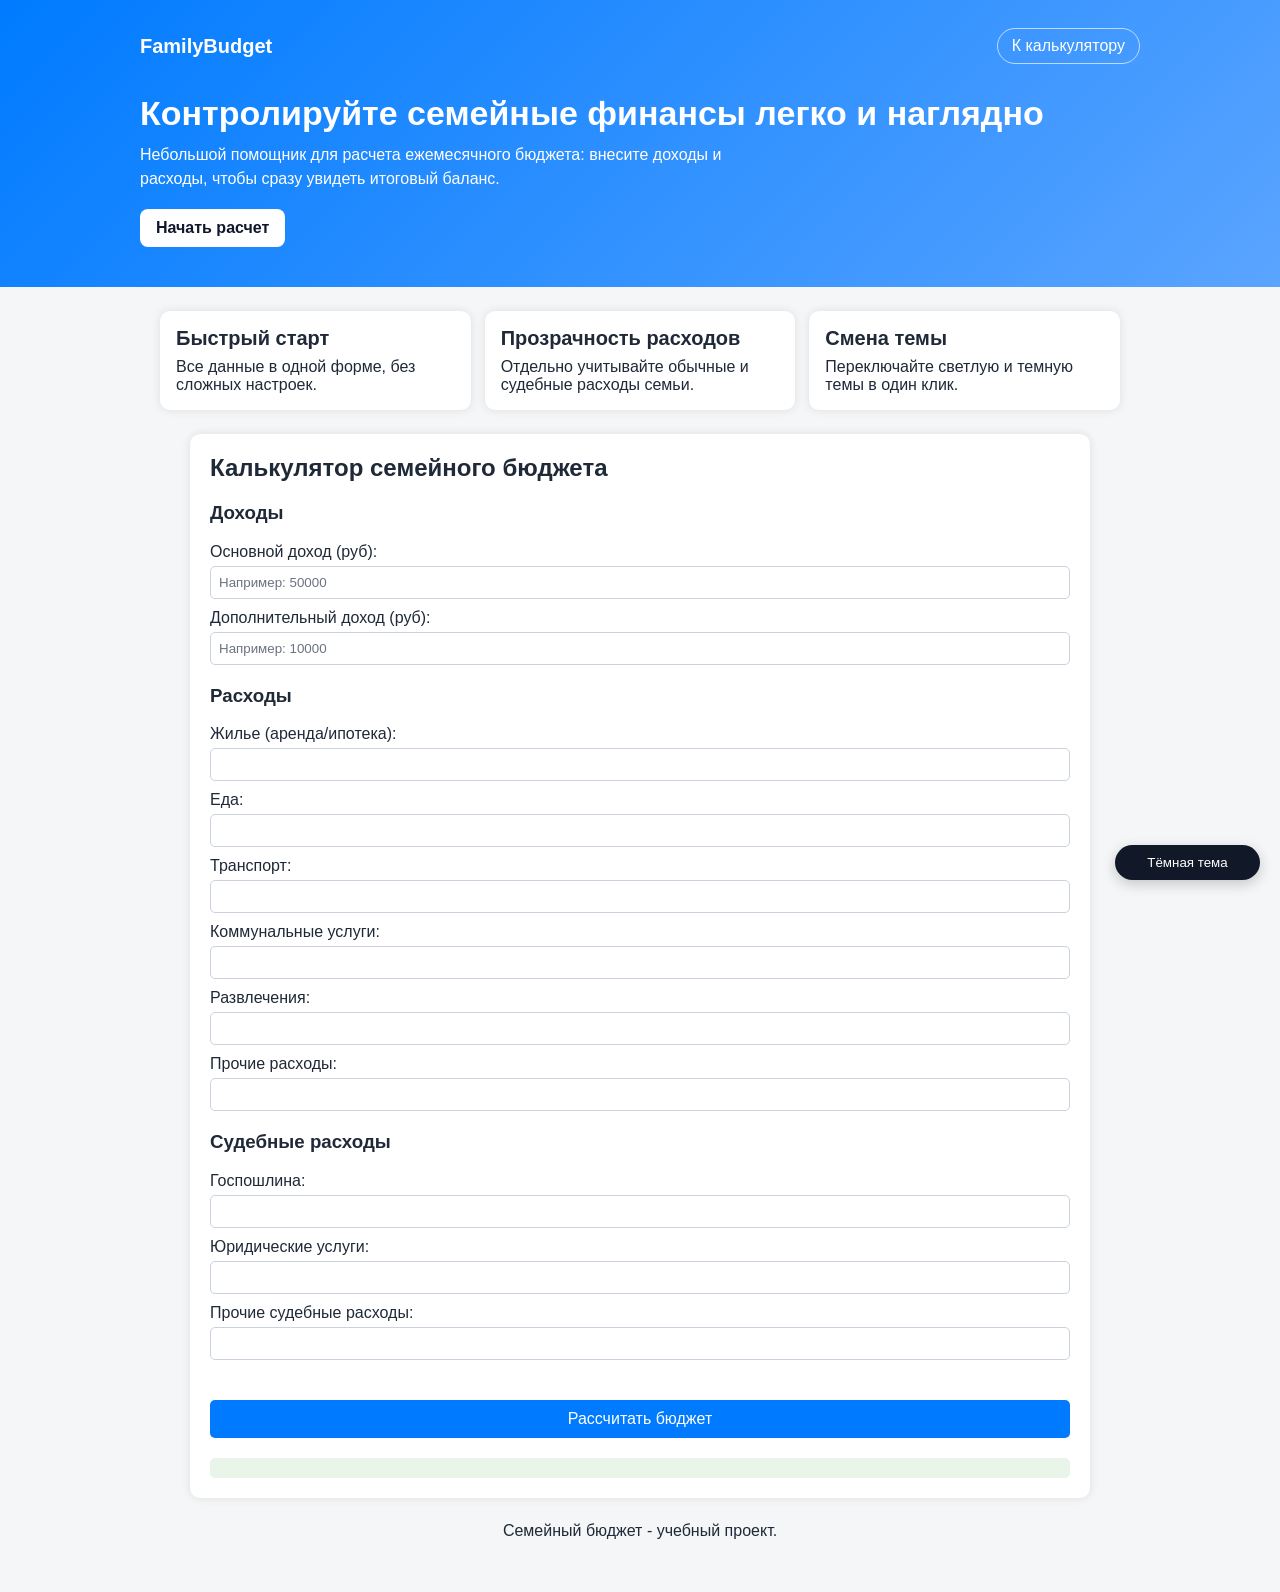
==== index.html @ bf33c4d8 "Add files via upload" ====
<!DOCTYPE html>
<html lang="ru">
<head>
    <meta charset="UTF-8">
    <meta name="viewport" content="width=device-width, initial-scale=1.0">
    <meta name="description" content="Удобный сайт для ведения семейного бюджета: доходы, расходы и финансовый баланс за месяц.">
    <title>Семейный бюджет</title>
    <link rel="stylesheet" href="styles/main.css">
</head>
<body>
    <!-- Шапка лендинга -->
    <header class="hero">
        <nav class="top-nav">
            <span class="logo">FamilyBudget</span>
            <a class="nav-link" href="#calculator">К калькулятору</a>
        </nav>

        <div class="hero-content">
            <h1>Контролируйте семейные финансы легко и наглядно</h1>
            <p>
                Небольшой помощник для расчета ежемесячного бюджета:
                внесите доходы и расходы, чтобы сразу увидеть итоговый баланс.
            </p>
            <a class="hero-cta" href="#calculator">Начать расчет</a>
        </div>
    </header>

    <!-- Блок преимуществ -->
    <section class="features" aria-label="Преимущества сервиса">
        <article class="feature-card">
            <h2>Быстрый старт</h2>
            <p>Все данные в одной форме, без сложных настроек.</p>
        </article>
        <article class="feature-card">
            <h2>Прозрачность расходов</h2>
            <p>Отдельно учитывайте обычные и судебные расходы семьи.</p>
        </article>
        <article class="feature-card">
            <h2>Смена темы</h2>
            <p>Переключайте светлую и темную темы в один клик.</p>
        </article>
    </section>

    <!-- Основной функционал: калькулятор бюджета -->
    <main id="calculator" class="container">
        <h2 class="calculator-title">Калькулятор семейного бюджета</h2>

        <!-- ДОХОДЫ -->
        <section class="section">
            <h3>Доходы</h3>
            <label>Основной доход (руб):
                <input type="number" id="incomeMain" placeholder="Например: 50000">
            </label>

            <label>Дополнительный доход (руб):
                <input type="number" id="incomeExtra" placeholder="Например: 10000">
            </label>
        </section>

        <!-- РАСХОДЫ -->
        <section class="section">
            <h3>Расходы</h3>

            <label>Жилье (аренда/ипотека):
                <input type="number" id="expenseHousing">
            </label>

            <label>Еда:
                <input type="number" id="expenseFood">
            </label>

            <label>Транспорт:
                <input type="number" id="expenseTransport">
            </label>

            <label>Коммунальные услуги:
                <input type="number" id="expenseUtilities">
            </label>

            <label>Развлечения:
                <input type="number" id="expenseFun">
            </label>

            <label>Прочие расходы:
                <input type="number" id="expenseOther">
            </label>
        </section>

        <!-- СУДЕБНЫЕ РАСХОДЫ -->
        <section class="section">
            <h3>Судебные расходы</h3>

            <label>Госпошлина:
                <input type="number" id="courtFee">
            </label>

            <label>Юридические услуги:
                <input type="number" id="lawyerFee">
            </label>

            <label>Прочие судебные расходы:
                <input type="number" id="courtOther">
            </label>
        </section>

        <!-- КНОПКА РАСЧЕТА -->
        <button class="calculate-btn" id="calculateBtn" type="button">Рассчитать бюджет</button>

        <!-- РЕЗУЛЬТАТ -->
        <div id="result" class="result"></div>
    </main>

    <!-- Подвал -->
    <footer class="footer">
        <p>Семейный бюджет - учебный проект.</p>
    </footer>

    <!-- КНОПКА ПЕРЕКЛЮЧЕНИЯ ТЕМЫ (правый нижний угол) -->
    <button id="themeToggle" class="theme-toggle" type="button">Тёмная тема</button>

    <script src="scripts/main.js"></script>
</body>
</html>
---- styles/main.css ----
:root {
    --bg-color: #f4f6f8;
    --text-color: #1f2937;
    --container-bg: #ffffff;
    --container-shadow: 0 0 10px rgba(0, 0, 0, 0.1);
    --input-bg: #ffffff;
    --input-border: #c9d2dd;
    --input-placeholder: #6b7280;
    --input-focus-border: #007bff;
    --input-focus-shadow: 0 0 0 3px rgba(0, 123, 255, 0.2);
    --result-bg: #e9f5e9;
    --result-negative-bg: #ffe5e5;
    --toggle-bg: #111827;
    --toggle-hover-bg: #000000;
    --toggle-text: #ffffff;
    --toggle-shadow: 0 4px 14px rgba(0, 0, 0, 0.2);
}

body.dark-theme {
    --bg-color: #111827;
    --text-color: #e5e7eb;
    --container-bg: #1f2937;
    --container-shadow: 0 10px 28px rgba(0, 0, 0, 0.55);
    --input-bg: #0f172a;
    --input-border: #93c5fd;
    --input-placeholder: #cbd5e1;
    --input-focus-border: #60a5fa;
    --input-focus-shadow: 0 0 0 3px rgba(96, 165, 250, 0.32);
    --result-bg: #1f4f3a;
    --result-negative-bg: #5d2a2a;
    --toggle-bg: #f9fafb;
    --toggle-hover-bg: #d1d5db;
    --toggle-text: #111827;
    --toggle-shadow: 0 10px 24px rgba(0, 0, 0, 0.5);
}

* {
    box-sizing: border-box;
}

body {
    margin: 0;
    font-family: Arial, sans-serif;
    background: var(--bg-color);
    color: var(--text-color);
    transition: background 0.45s ease, color 0.45s ease;
}

.hero {
    padding: 28px 20px 40px;
    background: linear-gradient(135deg, #007bff, #5aa4ff);
    color: #ffffff;
}

.top-nav {
    max-width: 1000px;
    margin: 0 auto 30px;
    display: flex;
    justify-content: space-between;
    align-items: center;
}

.logo {
    font-size: 20px;
    font-weight: 700;
}

.nav-link {
    color: #ffffff;
    text-decoration: none;
    border: 1px solid rgba(255, 255, 255, 0.65);
    border-radius: 999px;
    padding: 8px 14px;
}

.hero-content {
    max-width: 1000px;
    margin: 0 auto;
}

.hero-content h1 {
    margin: 0 0 10px;
    font-size: 34px;
}

.hero-content p {
    max-width: 620px;
    margin: 0 0 18px;
    line-height: 1.5;
}

.hero-cta {
    display: inline-block;
    text-decoration: none;
    color: #0f172a;
    background: #ffffff;
    padding: 10px 16px;
    border-radius: 8px;
    font-weight: 700;
}

.features {
    max-width: 1000px;
    margin: 24px auto;
    padding: 0 20px;
    display: grid;
    grid-template-columns: repeat(auto-fit, minmax(220px, 1fr));
    gap: 14px;
}

.feature-card {
    background: var(--container-bg);
    border-radius: 10px;
    padding: 16px;
    box-shadow: var(--container-shadow);
    transition: background 0.45s ease, box-shadow 0.55s ease;
}

.feature-card h2 {
    margin: 0 0 8px;
    font-size: 20px;
}

.feature-card p {
    margin: 0;
}

.container {
    max-width: 900px;
    margin: 0 auto 24px;
    background: var(--container-bg);
    padding: 20px;
    border-radius: 10px;
    box-shadow: var(--container-shadow);
    transition: background 0.45s ease, box-shadow 0.55s ease;
}

.calculator-title {
    margin-top: 0;
}

.section {
    margin-bottom: 20px;
}

label {
    display: block;
    margin-top: 10px;
}

input {
    width: 100%;
    padding: 8px;
    margin-top: 5px;
    background: var(--input-bg);
    color: var(--text-color);
    border: 1px solid var(--input-border);
    border-radius: 5px;
    transition: background 0.3s ease, color 0.3s ease, border-color 0.3s ease, box-shadow 0.3s ease;
}

input::placeholder {
    color: var(--input-placeholder);
    opacity: 1;
}

input:focus {
    outline: none;
    border-color: var(--input-focus-border);
    box-shadow: var(--input-focus-shadow);
}

.calculate-btn {
    margin-top: 20px;
    width: 100%;
    padding: 10px;
    background: #007bff;
    color: #ffffff;
    border: none;
    font-size: 16px;
    cursor: pointer;
    border-radius: 5px;
}

.calculate-btn:hover {
    background: #0056b3;
}

.result {
    margin-top: 20px;
    font-size: 18px;
    padding: 10px;
    background: var(--result-bg);
    border-radius: 5px;
    transition: background 0.25s ease;
}

.negative {
    background: var(--result-negative-bg);
}

.footer {
    text-align: center;
    padding: 0 20px 36px;
}

.theme-toggle {
    position: fixed;
    right: 20px;
    bottom: 20px;
    width: auto;
    min-width: 145px;
    margin-top: 0;
    padding: 10px 14px;
    border-radius: 999px;
    background: var(--toggle-bg);
    color: var(--toggle-text);
    box-shadow: var(--toggle-shadow);
    z-index: 1000;
    border: none;
    cursor: pointer;
    transition: background 0.3s ease, color 0.3s ease, box-shadow 0.5s ease, transform 0.1s ease;
}

.theme-toggle:hover {
    background: var(--toggle-hover-bg);
}

.theme-toggle:active {
    transform: translateY(1px);
}

@media (max-width: 768px) {
    .hero-content h1 {
        font-size: 28px;
    }
}
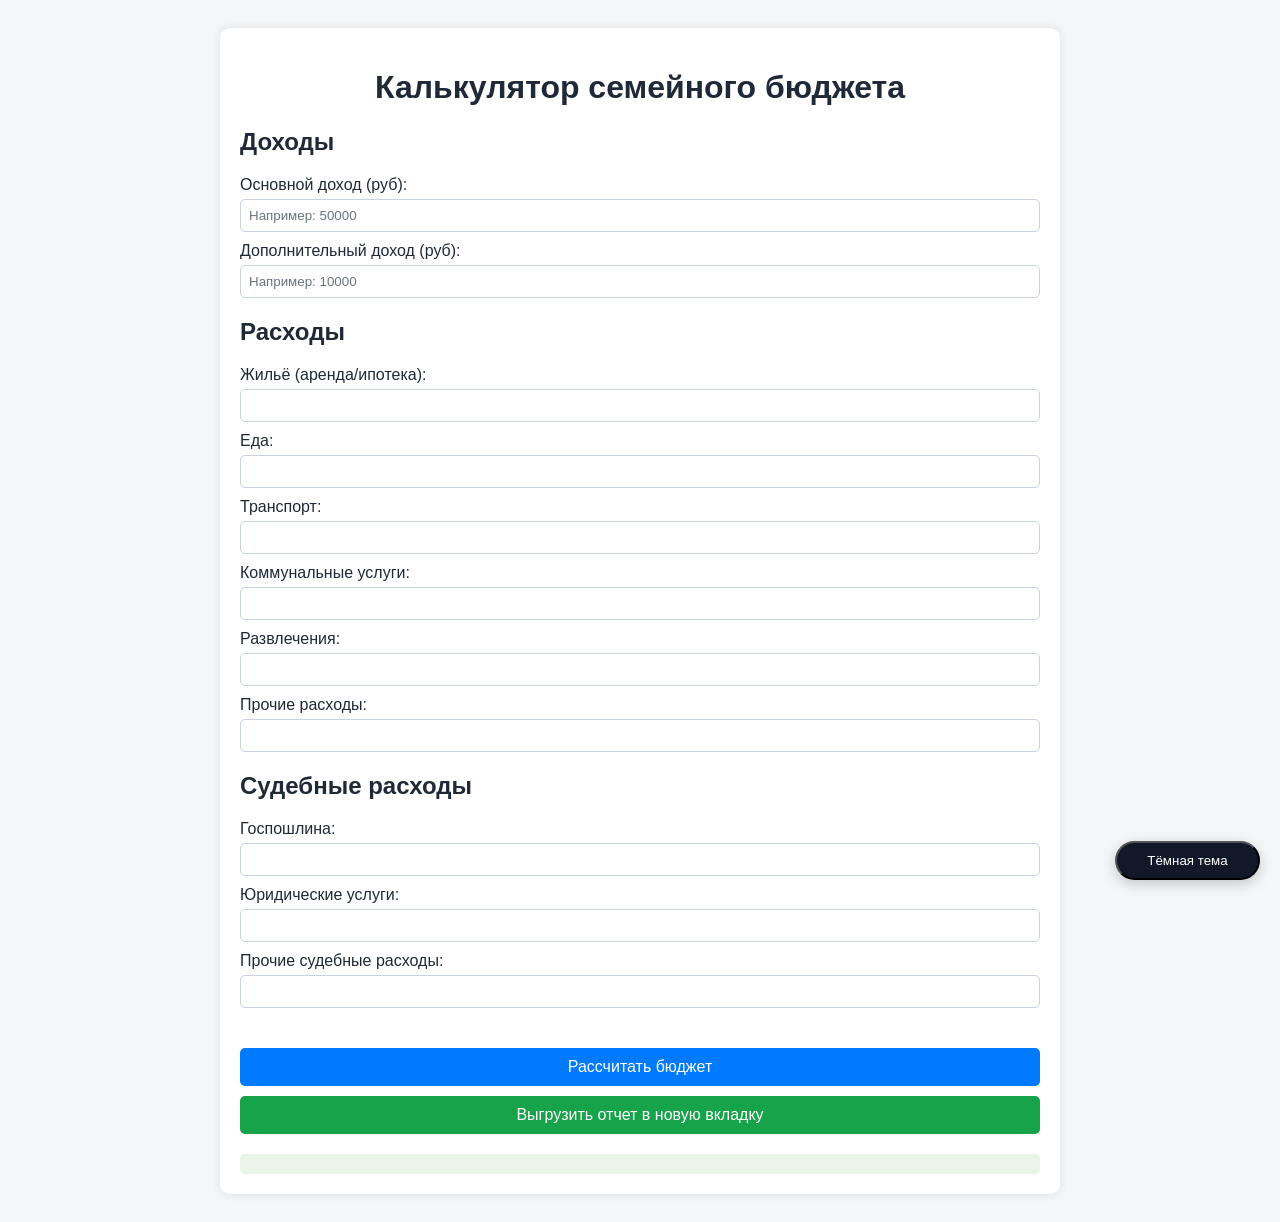
==== commit 34f7c6c4: "Update index.html добавилась выгрузка результата расчета в новую вкладку" ====
--- a/index.html
+++ b/index.html
@@ -2,122 +2,415 @@
 <html lang="ru">
 <head>
     <meta charset="UTF-8">
-    <meta name="viewport" content="width=device-width, initial-scale=1.0">
-    <meta name="description" content="Удобный сайт для ведения семейного бюджета: доходы, расходы и финансовый баланс за месяц.">
-    <title>Семейный бюджет</title>
-    <link rel="stylesheet" href="styles/main.css">
+    <title>Калькулятор семейного бюджета</title>
+    <style>
+        :root {
+            --bg-color: #f4f6f8;
+            --text-color: #1f2937;
+            --container-bg: #ffffff;
+            --container-shadow: 0 0 10px rgba(0, 0, 0, 0.1);
+            --input-bg: #ffffff;
+            --input-border: #c9d2dd;
+            --input-placeholder: #6b7280;
+            --input-focus-border: #007bff;
+            --input-focus-shadow: 0 0 0 3px rgba(0, 123, 255, 0.2);
+            --result-bg: #e9f5e9;
+            --result-negative-bg: #ffe5e5;
+            --toggle-bg: #111827;
+            --toggle-hover-bg: #000000;
+            --toggle-text: #ffffff;
+            --toggle-shadow: 0 4px 14px rgba(0, 0, 0, 0.2);
+        }
+
+        body.dark-theme {
+            --bg-color: #111827;
+            --text-color: #e5e7eb;
+            --container-bg: #1f2937;
+            --container-shadow: 0 10px 28px rgba(0, 0, 0, 0.55);
+            --input-bg: #0f172a;
+            --input-border: #93c5fd;
+            --input-placeholder: #cbd5e1;
+            --input-focus-border: #60a5fa;
+            --input-focus-shadow: 0 0 0 3px rgba(96, 165, 250, 0.32);
+            --result-bg: #1f4f3a;
+            --result-negative-bg: #5d2a2a;
+            --toggle-bg: #f9fafb;
+            --toggle-hover-bg: #d1d5db;
+            --toggle-text: #111827;
+            --toggle-shadow: 0 10px 24px rgba(0, 0, 0, 0.5);
+        }
+
+        body {
+            font-family: Arial, sans-serif;
+            background: var(--bg-color);
+            color: var(--text-color);
+            padding: 20px;
+            transition: background 0.45s ease, color 0.45s ease;
+        }
+
+        .container {
+            max-width: 800px;
+            margin: auto;
+            background: var(--container-bg);
+            padding: 20px;
+            border-radius: 10px;
+            box-shadow: var(--container-shadow);
+            transition: background 0.45s ease, box-shadow 0.55s ease;
+        }
+
+        h1 {
+            text-align: center;
+        }
+
+        .section {
+            margin-bottom: 20px;
+        }
+
+        label {
+            display: block;
+            margin-top: 10px;
+        }
+
+        input {
+            width: 100%;
+            padding: 8px;
+            margin-top: 5px;
+            background: var(--input-bg);
+            color: var(--text-color);
+            border: 1px solid var(--input-border);
+            border-radius: 5px;
+            box-sizing: border-box;
+            transition: background 0.3s ease, color 0.3s ease, border-color 0.3s ease, box-shadow 0.3s ease;
+        }
+
+        input::placeholder {
+            color: var(--input-placeholder);
+            opacity: 1;
+        }
+
+        input:focus {
+            outline: none;
+            border-color: var(--input-focus-border);
+            box-shadow: var(--input-focus-shadow);
+        }
+
+        .calculate-btn {
+            margin-top: 20px;
+            width: 100%;
+            padding: 10px;
+            background: #007BFF;
+            color: white;
+            border: none;
+            font-size: 16px;
+            cursor: pointer;
+            border-radius: 5px;
+        }
+
+        .calculate-btn:hover {
+            background: #0056b3;
+        }
+
+        .export-btn {
+            margin-top: 10px;
+            width: 100%;
+            padding: 10px;
+            background: #16a34a;
+            color: white;
+            border: none;
+            font-size: 16px;
+            cursor: pointer;
+            border-radius: 5px;
+        }
+
+        .export-btn:hover {
+            background: #15803d;
+        }
+
+        .result {
+            margin-top: 20px;
+            font-size: 18px;
+            padding: 10px;
+            background: var(--result-bg);
+            border-radius: 5px;
+            transition: background 0.25s ease;
+        }
+
+        .negative {
+            background: var(--result-negative-bg);
+        }
+
+        .theme-toggle {
+            position: fixed;
+            right: 20px;
+            bottom: 20px;
+            width: auto;
+            min-width: 145px;
+            margin-top: 0;
+            padding: 10px 14px;
+            border-radius: 999px;
+            background: var(--toggle-bg);
+            color: var(--toggle-text);
+            box-shadow: var(--toggle-shadow);
+            z-index: 1000;
+            transition: background 0.3s ease, color 0.3s ease, box-shadow 0.5s ease, transform 0.1s ease;
+        }
+
+        .theme-toggle:hover {
+            background: var(--toggle-hover-bg);
+        }
+
+        .theme-toggle:active {
+            transform: translateY(1px);
+        }
+    </style>
 </head>
 <body>
-    <!-- Шапка лендинга -->
-    <header class="hero">
-        <nav class="top-nav">
-            <span class="logo">FamilyBudget</span>
-            <a class="nav-link" href="#calculator">К калькулятору</a>
-        </nav>
-
-        <div class="hero-content">
-            <h1>Контролируйте семейные финансы легко и наглядно</h1>
-            <p>
-                Небольшой помощник для расчета ежемесячного бюджета:
-                внесите доходы и расходы, чтобы сразу увидеть итоговый баланс.
-            </p>
-            <a class="hero-cta" href="#calculator">Начать расчет</a>
-        </div>
-    </header>
-
-    <!-- Блок преимуществ -->
-    <section class="features" aria-label="Преимущества сервиса">
-        <article class="feature-card">
-            <h2>Быстрый старт</h2>
-            <p>Все данные в одной форме, без сложных настроек.</p>
-        </article>
-        <article class="feature-card">
-            <h2>Прозрачность расходов</h2>
-            <p>Отдельно учитывайте обычные и судебные расходы семьи.</p>
-        </article>
-        <article class="feature-card">
-            <h2>Смена темы</h2>
-            <p>Переключайте светлую и темную темы в один клик.</p>
-        </article>
-    </section>
-
-    <!-- Основной функционал: калькулятор бюджета -->
-    <main id="calculator" class="container">
-        <h2 class="calculator-title">Калькулятор семейного бюджета</h2>
-
-        <!-- ДОХОДЫ -->
-        <section class="section">
-            <h3>Доходы</h3>
-            <label>Основной доход (руб):
-                <input type="number" id="incomeMain" placeholder="Например: 50000">
-            </label>
-
-            <label>Дополнительный доход (руб):
-                <input type="number" id="incomeExtra" placeholder="Например: 10000">
-            </label>
-        </section>
-
-        <!-- РАСХОДЫ -->
-        <section class="section">
-            <h3>Расходы</h3>
-
-            <label>Жилье (аренда/ипотека):
-                <input type="number" id="expenseHousing">
-            </label>
-
-            <label>Еда:
-                <input type="number" id="expenseFood">
-            </label>
-
-            <label>Транспорт:
-                <input type="number" id="expenseTransport">
-            </label>
-
-            <label>Коммунальные услуги:
-                <input type="number" id="expenseUtilities">
-            </label>
-
-            <label>Развлечения:
-                <input type="number" id="expenseFun">
-            </label>
-
-            <label>Прочие расходы:
-                <input type="number" id="expenseOther">
-            </label>
-        </section>
-
-        <!-- СУДЕБНЫЕ РАСХОДЫ -->
-        <section class="section">
-            <h3>Судебные расходы</h3>
-
-            <label>Госпошлина:
-                <input type="number" id="courtFee">
-            </label>
-
-            <label>Юридические услуги:
-                <input type="number" id="lawyerFee">
-            </label>
-
-            <label>Прочие судебные расходы:
-                <input type="number" id="courtOther">
-            </label>
-        </section>
-
-        <!-- КНОПКА РАСЧЕТА -->
-        <button class="calculate-btn" id="calculateBtn" type="button">Рассчитать бюджет</button>
-
-        <!-- РЕЗУЛЬТАТ -->
-        <div id="result" class="result"></div>
-    </main>
-
-    <!-- Подвал -->
-    <footer class="footer">
-        <p>Семейный бюджет - учебный проект.</p>
-    </footer>
-
-    <!-- КНОПКА ПЕРЕКЛЮЧЕНИЯ ТЕМЫ (правый нижний угол) -->
-    <button id="themeToggle" class="theme-toggle" type="button">Тёмная тема</button>
-
-    <script src="scripts/main.js"></script>
+
+<div class="container">
+    <h1>Калькулятор семейного бюджета</h1>
+
+    <!-- ДОХОДЫ -->
+    <div class="section">
+        <h2>Доходы</h2>
+        <label>Основной доход (руб):
+            <input type="number" id="incomeMain" placeholder="Например: 50000">
+        </label>
+
+        <label>Дополнительный доход (руб):
+            <input type="number" id="incomeExtra" placeholder="Например: 10000">
+        </label>
+    </div>
+
+    <!-- РАСХОДЫ -->
+    <div class="section">
+        <h2>Расходы</h2>
+
+        <label>Жильё (аренда/ипотека):
+            <input type="number" id="expenseHousing">
+        </label>
+
+        <label>Еда:
+            <input type="number" id="expenseFood">
+        </label>
+
+        <label>Транспорт:
+            <input type="number" id="expenseTransport">
+        </label>
+
+        <label>Коммунальные услуги:
+            <input type="number" id="expenseUtilities">
+        </label>
+
+        <label>Развлечения:
+            <input type="number" id="expenseFun">
+        </label>
+
+        <label>Прочие расходы:
+            <input type="number" id="expenseOther">
+        </label>
+    </div>
+
+    <!-- СУДЕБНЫЕ РАСХОДЫ -->
+    <div class="section">
+        <h2>Судебные расходы</h2>
+
+        <label>Госпошлина:
+            <input type="number" id="courtFee">
+        </label>
+
+        <label>Юридические услуги:
+            <input type="number" id="lawyerFee">
+        </label>
+
+        <label>Прочие судебные расходы:
+            <input type="number" id="courtOther">
+        </label>
+    </div>
+
+    <!-- КНОПКА РАСЧЕТА -->
+    <button class="calculate-btn" onclick="calculateBudget()">Рассчитать бюджет</button>
+    
+    <!-- КНОПКА ВЫГРУЗКИ ОТЧЕТА В НОВУЮ ВКЛАДКУ -->
+    <button class="export-btn" type="button" onclick="openReportTab()">Выгрузить отчет в новую вкладку</button>
+
+    <!-- РЕЗУЛЬТАТ -->
+    <div id="result" class="result"></div>
+</div>
+
+<!-- КНОПКА ПЕРЕКЛЮЧЕНИЯ ТЕМЫ (правый нижний угол) -->
+<button id="themeToggle" class="theme-toggle" type="button">Тёмная тема</button>
+
+<script>
+    const themeToggleButton = document.getElementById("themeToggle");
+
+    function updateThemeButtonText() {
+        const isDarkTheme = document.body.classList.contains("dark-theme");
+        themeToggleButton.textContent = isDarkTheme ? "Светлая тема" : "Тёмная тема";
+    }
+
+    function applySavedTheme() {
+        const savedTheme = localStorage.getItem("budgetTheme");
+        if (savedTheme === "dark") {
+            document.body.classList.add("dark-theme");
+        }
+        updateThemeButtonText();
+    }
+
+    function toggleTheme() {
+        document.body.classList.toggle("dark-theme");
+        const isDarkTheme = document.body.classList.contains("dark-theme");
+        localStorage.setItem("budgetTheme", isDarkTheme ? "dark" : "light");
+        updateThemeButtonText();
+    }
+
+    themeToggleButton.addEventListener("click", toggleTheme);
+    applySavedTheme();
+
+    function getValue(id) {
+        return parseFloat(document.getElementById(id).value) || 0;
+    }
+
+    function collectBudgetData() {
+        const incomeItems = [
+            { name: "Основной доход", value: getValue("incomeMain") },
+            { name: "Дополнительный доход", value: getValue("incomeExtra") }
+        ];
+
+        const expenseItems = [
+            { name: "Жильё (аренда/ипотека)", value: getValue("expenseHousing") },
+            { name: "Еда", value: getValue("expenseFood") },
+            { name: "Транспорт", value: getValue("expenseTransport") },
+            { name: "Коммунальные услуги", value: getValue("expenseUtilities") },
+            { name: "Развлечения", value: getValue("expenseFun") },
+            { name: "Прочие расходы", value: getValue("expenseOther") }
+        ];
+
+        const courtExpenseItems = [
+            { name: "Госпошлина", value: getValue("courtFee") },
+            { name: "Юридические услуги", value: getValue("lawyerFee") },
+            { name: "Прочие судебные расходы", value: getValue("courtOther") }
+        ];
+
+        const income = incomeItems.reduce((sum, item) => sum + item.value, 0);
+        const regularExpenses = expenseItems.reduce((sum, item) => sum + item.value, 0);
+        const courtExpenses = courtExpenseItems.reduce((sum, item) => sum + item.value, 0);
+        const totalExpenses = regularExpenses + courtExpenses;
+        const balance = income - totalExpenses;
+
+        return {
+            incomeItems,
+            expenseItems,
+            courtExpenseItems,
+            income,
+            courtExpenses,
+            totalExpenses,
+            balance
+        };
+    }
+
+    function calculateBudget() {
+        const data = collectBudgetData();
+
+        let resultDiv = document.getElementById("result");
+
+        let resultHTML = `
+            <strong>Общий доход:</strong> ${data.income.toLocaleString()} руб.<br>
+            <strong>Общие расходы:</strong> ${data.totalExpenses.toLocaleString()} руб.<br>
+            <strong>В том числе судебные:</strong> ${data.courtExpenses.toLocaleString()} руб.<br>
+            <hr>
+            <strong>Баланс:</strong> ${data.balance.toLocaleString()} руб.
+        `;
+
+        resultDiv.innerHTML = resultHTML;
+
+        // Цвет результата
+        if (data.balance < 0) {
+            resultDiv.classList.add("negative");
+        } else {
+            resultDiv.classList.remove("negative");
+        }
+    }
+
+    function openReportTab() {
+        const data = collectBudgetData();
+        const reportWindow = window.open("", "_blank");
+
+        if (!reportWindow) {
+            alert("Браузер заблокировал всплывающую вкладку. Разрешите всплывающие окна для этого сайта.");
+            return;
+        }
+
+        const formatRows = (items) => {
+            return items.map((item) => `
+                <tr>
+                    <td>${item.name}</td>
+                    <td>${item.value.toLocaleString()} руб.</td>
+                </tr>
+            `).join("");
+        };
+
+        reportWindow.document.write(`
+            <!DOCTYPE html>
+            <html lang="ru">
+            <head>
+                <meta charset="UTF-8">
+                <title>Отчет по семейному бюджету</title>
+                <style>
+                    body { font-family: Arial, sans-serif; padding: 20px; color: #111827; }
+                    h1, h2 { margin-bottom: 10px; }
+                    table { width: 100%; border-collapse: collapse; margin-bottom: 20px; }
+                    th, td { border: 1px solid #d1d5db; padding: 8px; text-align: left; }
+                    th { background: #f3f4f6; }
+                    .total { font-weight: bold; margin-top: 10px; }
+                    .negative { color: #b91c1c; }
+                    .positive { color: #166534; }
+                </style>
+            </head>
+            <body>
+                <h1>Отчет по семейному бюджету</h1>
+
+                <h2>Доходы</h2>
+                <table>
+                    <thead>
+                        <tr><th>Наименование дохода</th><th>Сумма</th></tr>
+                    </thead>
+                    <tbody>
+                        ${formatRows(data.incomeItems)}
+                    </tbody>
+                </table>
+
+                <h2>Расходы</h2>
+                <table>
+                    <thead>
+                        <tr><th>Наименование расхода</th><th>Сумма</th></tr>
+                    </thead>
+                    <tbody>
+                        ${formatRows(data.expenseItems)}
+                    </tbody>
+                </table>
+
+                <h2>Судебные расходы</h2>
+                <table>
+                    <thead>
+                        <tr><th>Наименование судебного расхода</th><th>Сумма</th></tr>
+                    </thead>
+                    <tbody>
+                        ${formatRows(data.courtExpenseItems)}
+                    </tbody>
+                </table>
+
+                <p class="total">Итого доходы: ${data.income.toLocaleString()} руб.</p>
+                <p class="total">Итого расходы: ${data.totalExpenses.toLocaleString()} руб.</p>
+                <p class="total ${data.balance < 0 ? "negative" : "positive"}">
+                    Баланс: ${data.balance.toLocaleString()} руб.
+                </p>
+            </body>
+            </html>
+        `);
+
+        reportWindow.document.close();
+    }
+</script>
+
 </body>
 </html>
